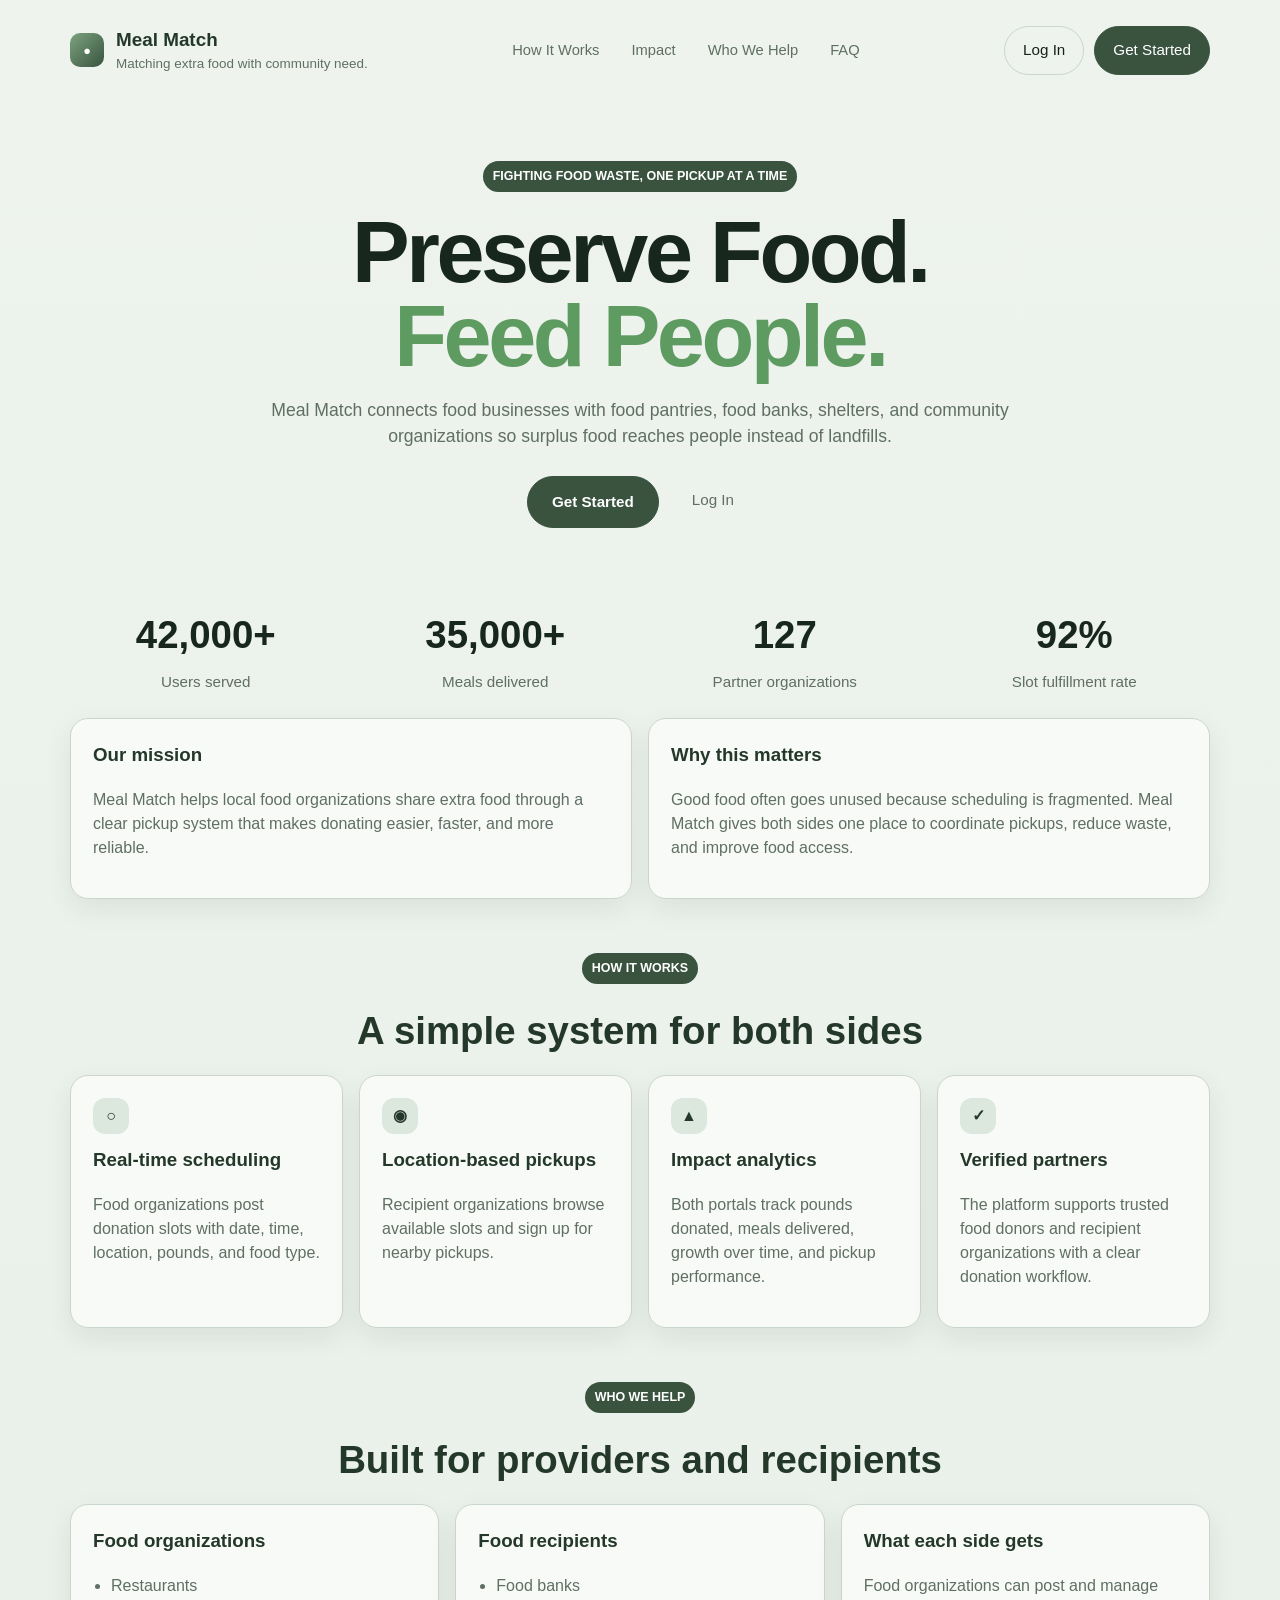
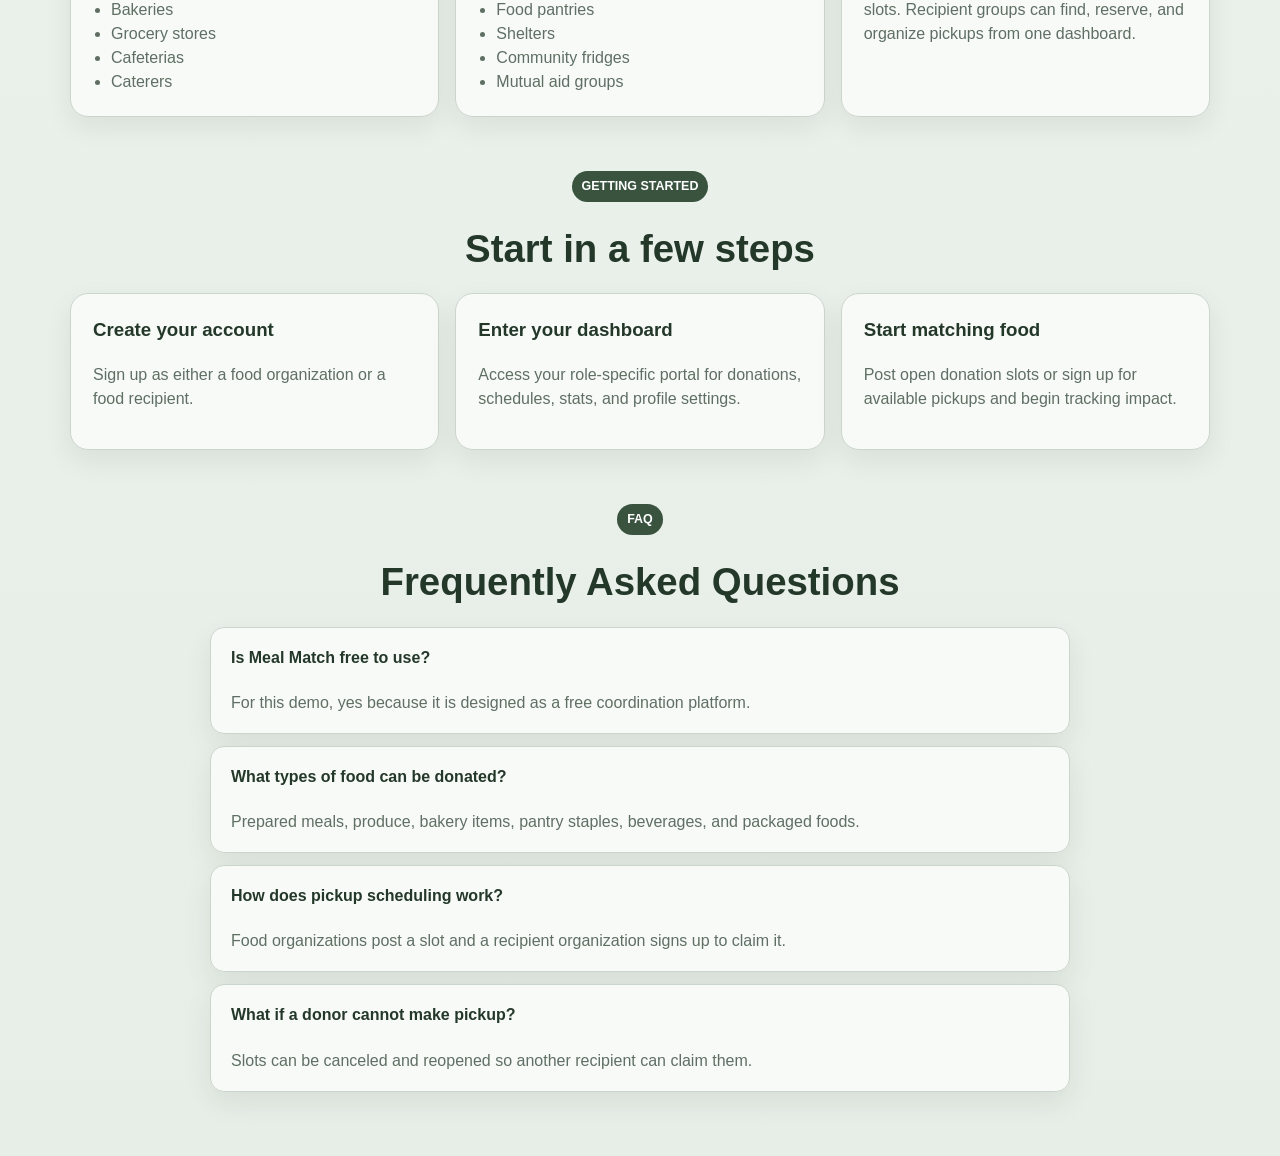
==== index.html @ 430a2b7a "Add files via upload" ====
<!DOCTYPE html>
<html lang="en">

<head>
  <meta charset="UTF-8" />
  <meta name="viewport" content="width=device-width, initial-scale=1.0" />
  <title>Meal Match</title>
  <link rel="stylesheet" href="index.css" />
</head>

<body>
  <section class="landing">
    <header class="topbar">
      <div class="brand">
        <span class="brand-mark">●</span>
        <div>
          <div class="brand-name">Meal Match</div>
          <small>Matching extra food with community need.</small>
        </div>
      </div>

      <nav class="topnav">
        <a href="#how-it-works">How It Works</a>
        <a href="#impact">Impact</a>
        <a href="#who-we-help">Who We Help</a>
        <a href="#faq">FAQ</a>
      </nav>

      <div class="topbar-actions">
        <a class="button secondary" href="login.html">Log In</a>
        <a class="button primary" href="login.html">Get Started</a>
      </div>
    </header>

    <section class="hero-centered">
      <span class="eyebrow">Fighting food waste, one pickup at a time</span>
      <h1>
        Preserve Food.<br />
        <span class="highlight">Feed People.</span>
      </h1>
      <p class="hero-copy">
        Meal Match connects food businesses with food pantries, food banks,
        shelters, and community organizations so surplus food reaches people
        instead of landfills.
      </p>
      <div class="hero-actions">
        <a class="button primary large" href="login.html">Get Started</a>
        <a class="button text-link" href="login.html">Log In</a>
      </div>
    </section>

    <section id="impact" class="impact-strip">
      <div class="impact-stat">
        <strong>42,000+</strong>
        <span>Users served</span>
      </div>
      <div class="impact-stat">
        <strong>35,000+</strong>
        <span>Meals delivered</span>
      </div>
      <div class="impact-stat">
        <strong>127</strong>
        <span>Partner organizations</span>
      </div>
      <div class="impact-stat">
        <strong>92%</strong>
        <span>Slot fulfillment rate</span>
      </div>
    </section>

    <section class="two-col-intro">
      <div class="panel">
        <h3>Our mission</h3>
        <p class="muted">
          Meal Match helps local food organizations share extra food through a
          clear pickup system that makes donating easier, faster, and more reliable.
        </p>
      </div>
      <div class="panel">
        <h3>Why this matters</h3>
        <p class="muted">
          Good food often goes unused because scheduling is fragmented.
          Meal Match gives both sides one place to coordinate pickups, reduce waste,
          and improve food access.
        </p>
      </div>
    </section>

    <section id="how-it-works" class="section-block">
      <div class="section-heading">
        <span class="eyebrow">How it works</span>
        <h2>A simple system for both sides</h2>
      </div>

      <div class="feature-grid">
        <div class="feature-card">
          <div class="feature-icon">○</div>
          <h3>Real-time scheduling</h3>
          <p class="muted">
            Food organizations post donation slots with date, time, location, pounds,
            and food type.
          </p>
        </div>
        <div class="feature-card">
          <div class="feature-icon">◉</div>
          <h3>Location-based pickups</h3>
          <p class="muted">
            Recipient organizations browse available slots and sign up for nearby pickups.
          </p>
        </div>
        <div class="feature-card">
          <div class="feature-icon">▲</div>
          <h3>Impact analytics</h3>
          <p class="muted">
            Both portals track pounds donated, meals delivered, growth over time,
            and pickup performance.
          </p>
        </div>
        <div class="feature-card">
          <div class="feature-icon">✓</div>
          <h3>Verified partners</h3>
          <p class="muted">
            The platform supports trusted food donors and recipient organizations
            with a clear donation workflow.
          </p>
        </div>
      </div>
    </section>

    <section id="who-we-help" class="section-block">
      <div class="section-heading">
        <span class="eyebrow">Who we help</span>
        <h2>Built for providers and recipients</h2>
      </div>

      <div class="three-col-grid">
        <div class="panel">
          <h3>Food organizations</h3>
          <ul class="mini-list">
            <li>Restaurants</li>
            <li>Bakeries</li>
            <li>Grocery stores</li>
            <li>Cafeterias</li>
            <li>Caterers</li>
          </ul>
        </div>

        <div class="panel">
          <h3>Food recipients</h3>
          <ul class="mini-list">
            <li>Food banks</li>
            <li>Food pantries</li>
            <li>Shelters</li>
            <li>Community fridges</li>
            <li>Mutual aid groups</li>
          </ul>
        </div>

        <div class="panel">
          <h3>What each side gets</h3>
          <p class="muted">
            Food organizations can post and manage slots. Recipient groups can find,
            reserve, and organize pickups from one dashboard.
          </p>
        </div>
      </div>
    </section>

    <section class="section-block">
      <div class="section-heading">
        <span class="eyebrow">Getting started</span>
        <h2>Start in a few steps</h2>
      </div>

      <div class="three-col-grid">
        <div class="panel">
          <h3>Create your account</h3>
          <p class="muted">
            Sign up as either a food organization or a food recipient.
          </p>
        </div>
        <div class="panel">
          <h3>Enter your dashboard</h3>
          <p class="muted">
            Access your role-specific portal for donations, schedules, stats, and profile settings.
          </p>
        </div>
        <div class="panel">
          <h3>Start matching food</h3>
          <p class="muted">
            Post open donation slots or sign up for available pickups and begin tracking impact.
          </p>
        </div>
      </div>
    </section>

    <section id="faq" class="section-block faq-block">
      <div class="section-heading">
        <span class="eyebrow">FAQ</span>
        <h2>Frequently Asked Questions</h2>
      </div>

      <div class="faq-list">
        <div class="faq-item">
          <h4>Is Meal Match free to use?</h4>
          <p class="muted">For this demo, yes because it is designed as a free coordination platform.</p>
        </div>
        <div class="faq-item">
          <h4>What types of food can be donated?</h4>
          <p class="muted">Prepared meals, produce, bakery items, pantry staples, beverages, and packaged foods.</p>
        </div>
        <div class="faq-item">
          <h4>How does pickup scheduling work?</h4>
          <p class="muted">Food organizations post a slot and a recipient organization signs up to claim it.</p>
        </div>
        <div class="faq-item">
          <h4>What if a donor cannot make pickup?</h4>
          <p class="muted">Slots can be canceled and reopened so another recipient can claim them.</p>
        </div>
      </div>
    </section>
  </section>
</body>

</html>
---- index.css ----
:root {
  --bg: #edf2ed;
  --panel: #f9fbf8;
  --ink: #162119;
  --muted: #5f6f63;
  --line: #cad5cb;
  --green-1: #dce7de;
  --green-2: #b7cab9;
  --green-5: #39533f;
  --green-6: #24382a;
  --green-7: #18271d;
  --shadow: 0 10px 28px rgba(22, 33, 25, 0.08);
  --radius: 18px;
}

* {
  box-sizing: border-box;
}

html {
  scroll-behavior: smooth;
}

body {
  margin: 0;
  font-family: Arial, Helvetica, sans-serif;
  color: var(--ink);
  background: linear-gradient(to bottom, #eef3ee, #e7eee7);
  line-height: 1.5;
}

a {
  color: inherit;
  text-decoration: none;
}

.landing {
  max-width: 1180px;
  margin: 0 auto;
  padding: 20px 20px 64px;
}

.topbar {
  display: grid;
  grid-template-columns: auto 1fr auto;
  align-items: center;
  gap: 20px;
  padding: 6px 0 26px;
}

.brand {
  display: flex;
  align-items: center;
  gap: 12px;
}

.brand-mark {
  width: 34px;
  height: 34px;
  display: inline-flex;
  align-items: center;
  justify-content: center;
  border-radius: 10px;
  background: linear-gradient(to bottom right, #7ca37f, #39533f);
  color: white;
  font-size: 0.8rem;
}

.brand-name {
  font-size: 1.18rem;
  font-weight: 700;
  color: var(--green-6);
}

.brand small {
  display: block;
  color: var(--muted);
  font-size: 0.84rem;
}

.topnav {
  display: flex;
  justify-content: center;
  gap: 32px;
  font-size: 0.92rem;
  color: var(--muted);
}

.topbar-actions {
  display: flex;
  gap: 10px;
  justify-content: flex-end;
}

.button {
  display: inline-block;
  border: 1px solid var(--line);
  border-radius: 999px;
  padding: 12px 18px;
  background: white;
  cursor: pointer;
  font-size: 0.95rem;
  transition: 0.2s ease;
}

.button:hover {
  transform: translateY(-2px);
}

.primary {
  background: var(--green-5);
  color: white;
  border-color: var(--green-5);
}

.secondary {
  background: transparent;
}

.text-link {
  background: transparent;
  border-color: transparent;
  color: var(--muted);
}

.large {
  padding: 14px 24px;
  font-weight: 700;
}

.hero-centered {
  text-align: center;
  padding: 60px 0 32px;
  max-width: 860px;
  margin: 0 auto;
}

.eyebrow {
  display: inline-block;
  font-size: 0.78rem;
  text-transform: uppercase;
  color: white;
  background: var(--green-5);
  padding: 6px 10px;
  border-radius: 999px;
  margin-bottom: 18px;
  font-weight: 700;
}

.hero-centered h1 {
  font-size: clamp(2.8rem, 7vw, 5.4rem);
  line-height: 0.98;
  margin: 0 0 18px;
  color: var(--green-7);
  letter-spacing: -0.04em;
}

.highlight {
  color: #5e9b60;
}

.hero-copy {
  max-width: 760px;
  margin: 0 auto 26px;
  color: var(--muted);
  font-size: 1.1rem;
}

.hero-actions {
  display: flex;
  gap: 14px;
  justify-content: center;
  flex-wrap: wrap;
}

.impact-strip {
  display: grid;
  grid-template-columns: repeat(4, 1fr);
  gap: 18px;
  margin: 28px 0 18px;
  padding: 18px 0 6px;
}

.impact-stat {
  text-align: center;
}

.impact-stat strong {
  display: block;
  font-size: 2.4rem;
  color: var(--green-7);
  margin-bottom: 6px;
}

.impact-stat span {
  color: var(--muted);
  font-size: 0.95rem;
}

.two-col-intro,
.feature-grid,
.three-col-grid {
  display: grid;
  gap: 16px;
}

.two-col-intro {
  grid-template-columns: 1fr 1fr;
  margin-top: 18px;
}

.section-block {
  margin-top: 54px;
}

.section-heading {
  text-align: center;
  margin-bottom: 16px;
}

.section-heading h2 {
  margin: 0;
  color: var(--green-6);
  font-size: clamp(1.7rem, 3vw, 2.4rem);
}

.feature-grid {
  grid-template-columns: repeat(4, 1fr);
}

.three-col-grid {
  grid-template-columns: repeat(3, 1fr);
}

.panel,
.feature-card {
  background: rgba(249, 251, 248, 0.96);
  border: 1px solid var(--line);
  border-radius: var(--radius);
  box-shadow: var(--shadow);
  padding: 22px;
}

.panel h3,
.feature-card h3,
.faq-item h4 {
  margin-top: 0;
  color: var(--green-6);
}

.muted {
  color: var(--muted);
}

.feature-icon {
  width: 36px;
  height: 36px;
  border-radius: 12px;
  display: inline-flex;
  align-items: center;
  justify-content: center;
  background: var(--green-1);
  color: var(--green-6);
  margin-bottom: 12px;
  font-weight: 700;
}

.mini-list {
  margin: 10px 0 0;
  padding-left: 18px;
  color: var(--muted);
}

.faq-block {
  max-width: 860px;
  margin-left: auto;
  margin-right: auto;
}

.faq-list {
  display: grid;
  gap: 12px;
}

.faq-item {
  background: rgba(249, 251, 248, 0.96);
  border: 1px solid var(--line);
  border-radius: 14px;
  padding: 18px 20px;
  box-shadow: var(--shadow);
}

.faq-item p {
  margin-bottom: 0;
}

@media (max-width: 1020px) {
  .topbar {
    grid-template-columns: 1fr;
    justify-items: center;
  }

  .topnav {
    flex-wrap: wrap;
    gap: 18px;
  }

  .topbar-actions {
    justify-content: center;
  }

  .impact-strip,
  .two-col-intro,
  .feature-grid,
  .three-col-grid {
    grid-template-columns: 1fr;
  }
}
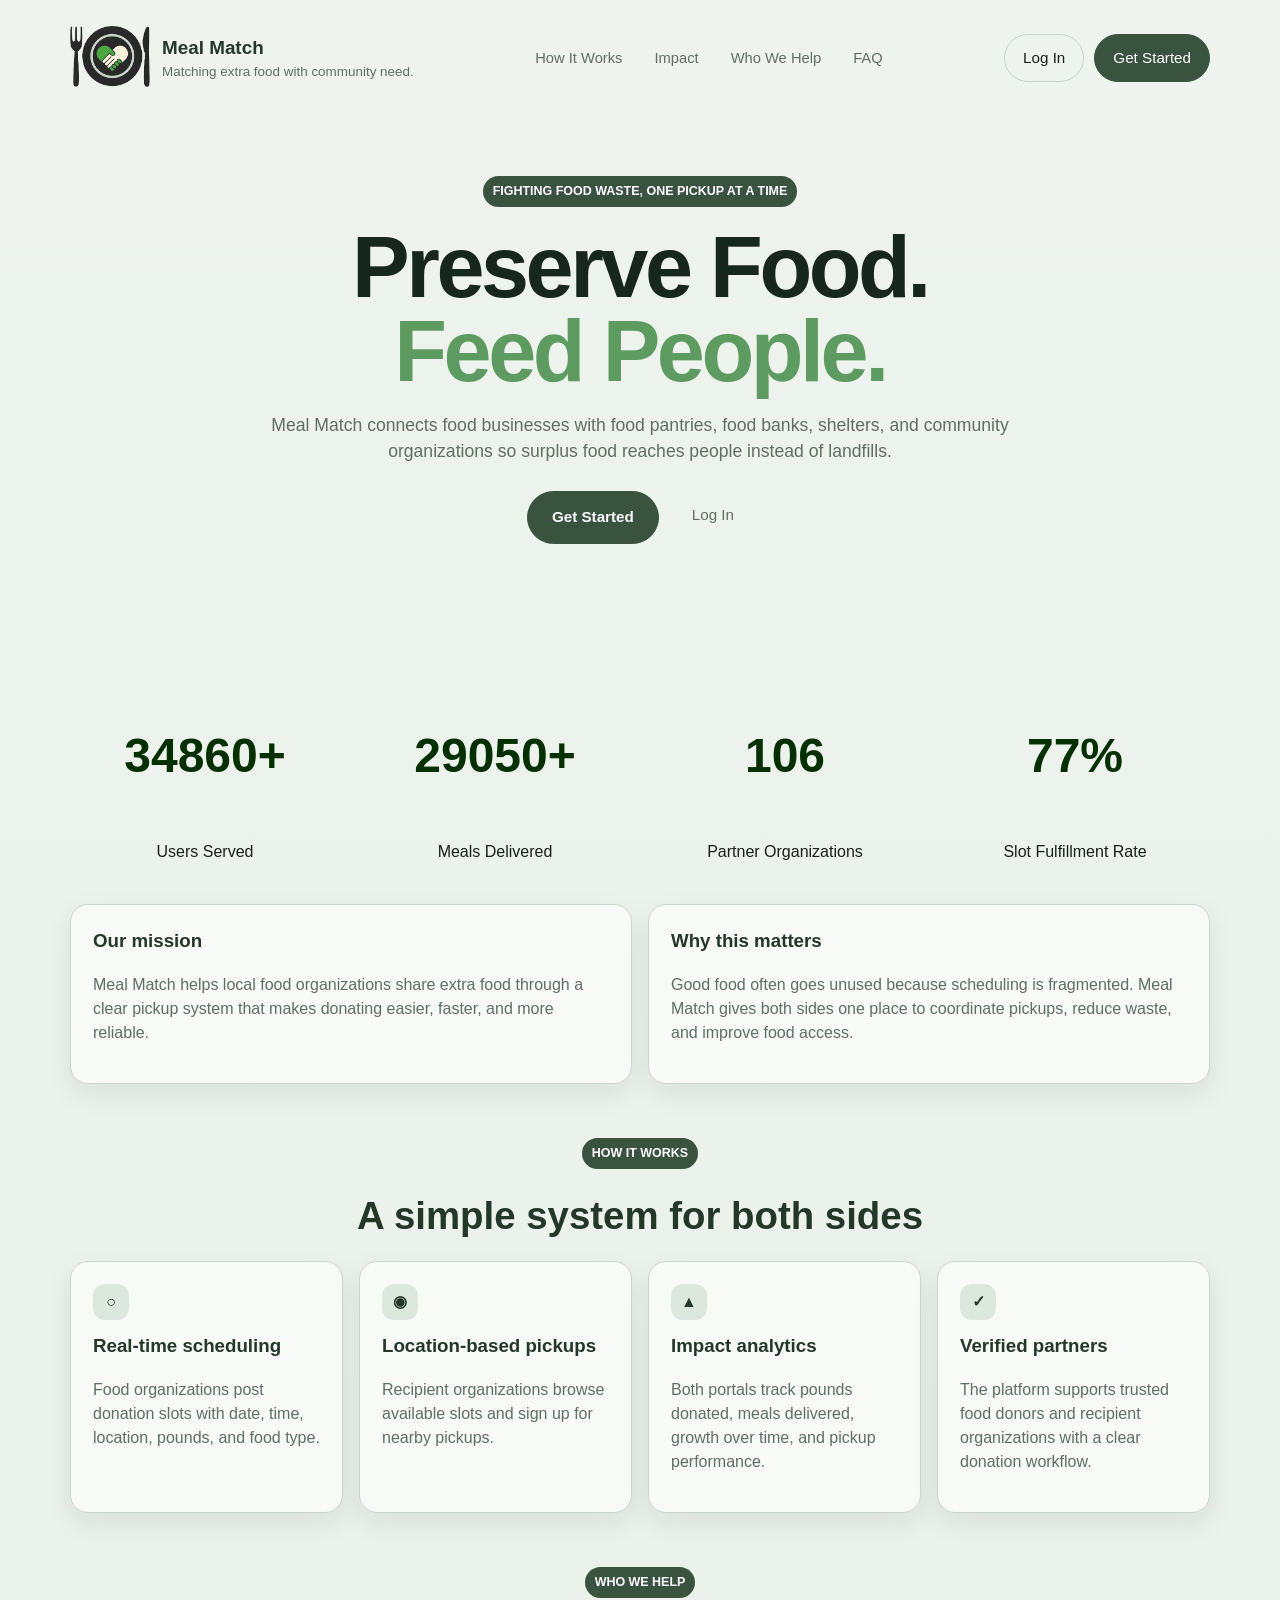
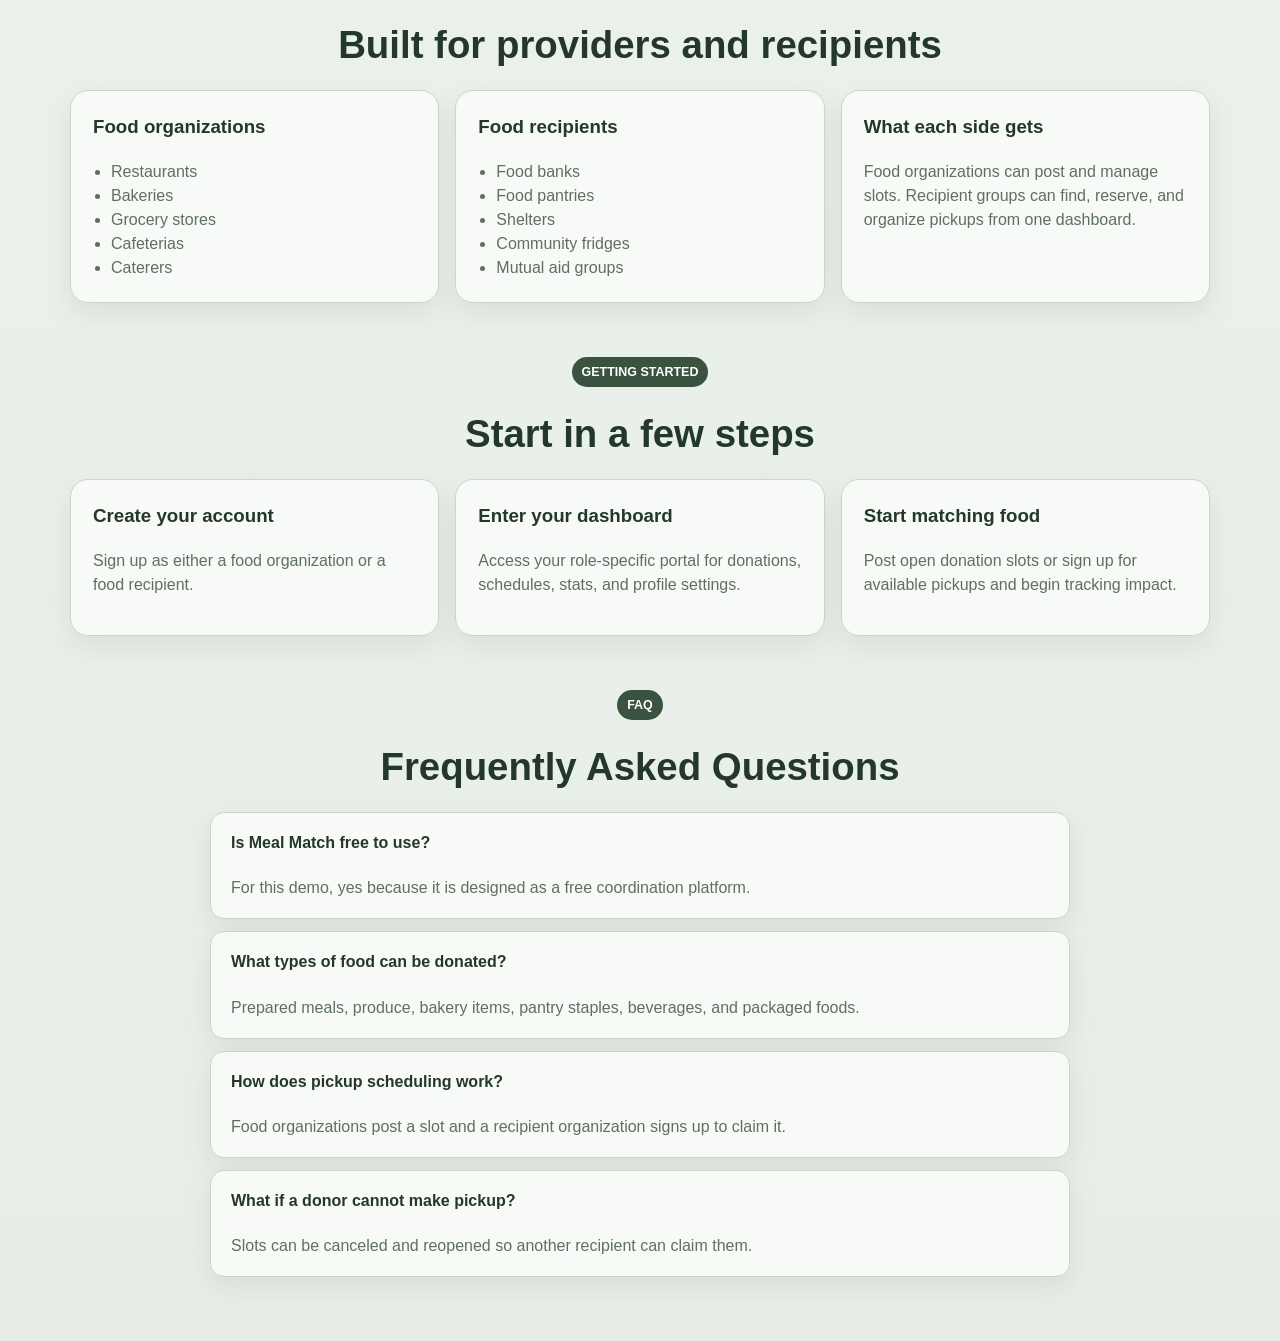
==== commit 19be9848: "added login screen & cosmetic changes" ====
--- a/index.html
+++ b/index.html
@@ -6,13 +6,14 @@
   <meta name="viewport" content="width=device-width, initial-scale=1.0" />
   <title>Meal Match</title>
   <link rel="stylesheet" href="index.css" />
+  <script src="index.js" defer></script>
 </head>
 
 <body>
   <section class="landing">
     <header class="topbar">
       <div class="brand">
-        <span class="brand-mark">●</span>
+        <img class="brand-mark" src="./images/NTHS_hackathon_26-Photoroom.png">
         <div>
           <div class="brand-name">Meal Match</div>
           <small>Matching extra food with community need.</small>
@@ -27,7 +28,7 @@
       </nav>
 
       <div class="topbar-actions">
-        <a class="button secondary" href="login.html">Log In</a>
+        <a class="button secondary" href="repeatlogin.html">Log In</a>
         <a class="button primary" href="login.html">Get Started</a>
       </div>
     </header>
@@ -45,26 +46,31 @@
       </p>
       <div class="hero-actions">
         <a class="button primary large" href="login.html">Get Started</a>
-        <a class="button text-link" href="login.html">Log In</a>
+        <a class="button text-link" href="repeatlogin.html">Log In</a>
       </div>
     </section>
 
     <section id="impact" class="impact-strip">
-      <div class="impact-stat">
-        <strong>42,000+</strong>
-        <span>Users served</span>
-      </div>
-      <div class="impact-stat">
-        <strong>35,000+</strong>
-        <span>Meals delivered</span>
-      </div>
-      <div class="impact-stat">
-        <strong>127</strong>
-        <span>Partner organizations</span>
-      </div>
-      <div class="impact-stat">
-        <strong>92%</strong>
-        <span>Slot fulfillment rate</span>
+      <div class="stats">
+        <div class="stat">
+          <h1 class="counter" data-target="42000" data-suffix="+">0</h1>
+          <p>Users Served</p>
+        </div>
+
+        <div class="stat">
+          <h1 class="counter" data-target="35000" data-suffix="+">0</h1>
+          <p>Meals Delivered</p>
+        </div>
+
+        <div class="stat">
+          <h1 class="counter" data-target="127">0</h1>
+          <p>Partner Organizations </p>
+        </div>
+
+        <div class="stat">
+          <h1 class="counter" data-target="92" data-suffix="%">0</h1>
+          <p>Slot Fulfillment Rate</p>
+        </div>
       </div>
     </section>
 
--- a/index.css
+++ b/index.css
@@ -55,15 +55,8 @@
 }
 
 .brand-mark {
-  width: 34px;
-  height: 34px;
-  display: inline-flex;
-  align-items: center;
-  justify-content: center;
-  border-radius: 10px;
-  background: linear-gradient(to bottom right, #7ca37f, #39533f);
-  color: white;
-  font-size: 0.8rem;
+  width: 80px;      
+  height: auto;
 }
 
 .brand-name {
@@ -315,4 +308,59 @@
   .three-col-grid {
     grid-template-columns: 1fr;
   }
+}
+.stats {
+  display: flex;
+  justify-content: space-around;
+  text-align: center;
+  margin-top: 50px;
+}
+
+.stat {
+  font-family: Arial, sans-serif;
+}
+
+.counter {
+  font-size: 3rem;
+  font-weight: bold;
+  color: #053001;
+}
+.stats {
+  display: flex;             
+  justify-content: space-around; 
+  align-items: center;      
+  flex-wrap: wrap;           
+  text-align: center;        
+  margin-top: 50px;
+  gap: 20px;                 
+}
+
+.stat {
+  flex: 1 1 150px;          
+}
+
+.impact-strip .stats {
+  display: flex !important;      
+  justify-content: space-around;  
+  align-items: center;           
+  flex-wrap: wrap;                
+  text-align: center;
+  gap: 20px;                      
+}
+
+
+.impact-strip .stat {
+  flex: 1 1 150px;               
+}
+
+.impact-strip {
+  display: block; 
+}
+
+.impact-strip .stats {
+  display: flex;
+  justify-content: space-around;
+  align-items: center;
+  flex-wrap: wrap; 
+  gap: 20px; 
 }
